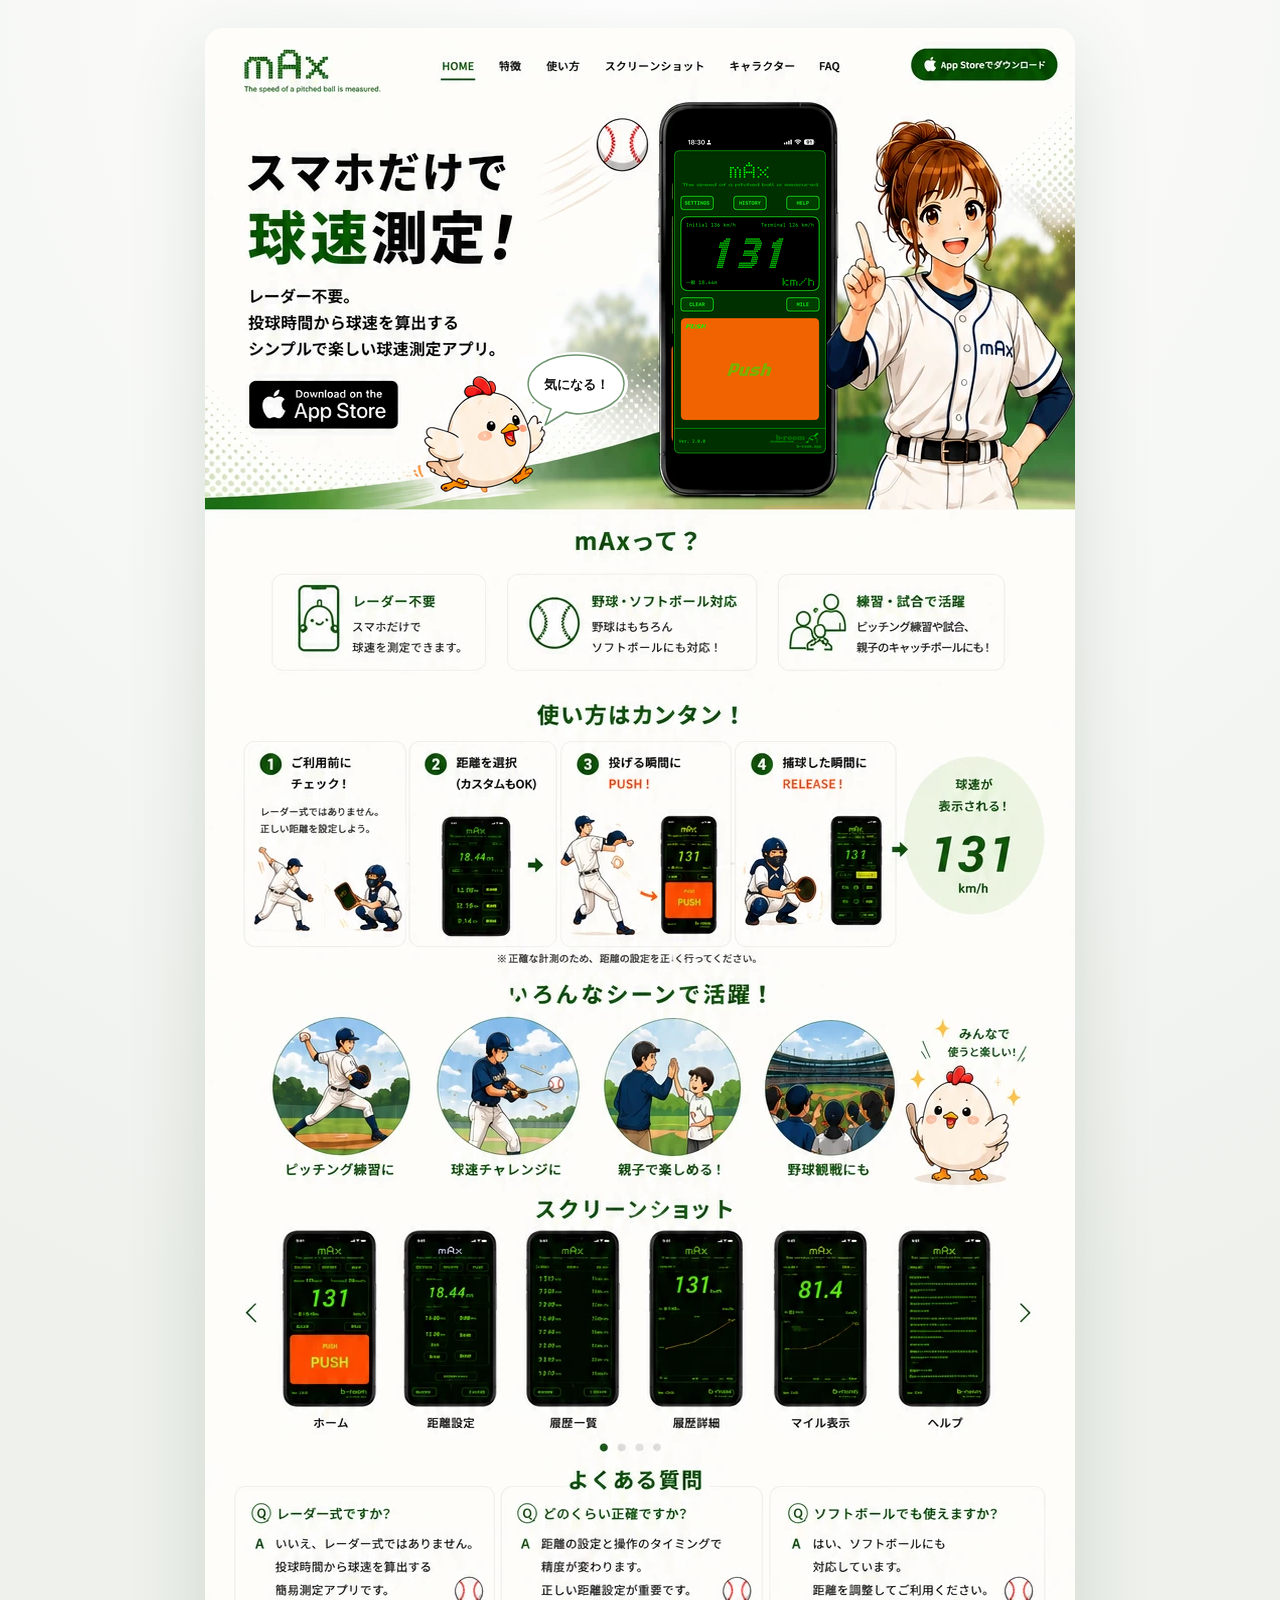
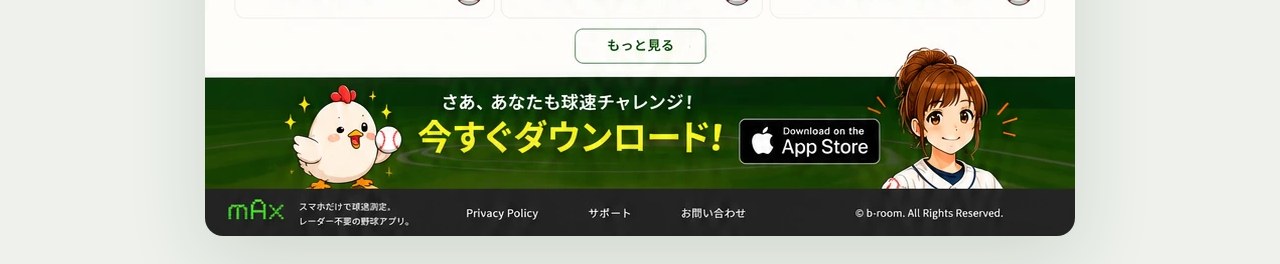
==== app/max/index.html @ bdd6517f "mAxページ作成中" ====
<!doctype html>
<html lang="ja">
<head>
  <meta charset="utf-8">
  <meta name="viewport" content="width=device-width, initial-scale=1, viewport-fit=cover">
  <meta name="description" content="mAxは、投球時間から球速を算出するシンプルな簡易球速測定アプリです。">
  <meta name="theme-color" content="#006600">
  <title>mAx｜スマホだけで球速測定</title>
  <link rel="stylesheet" href="css/reset.css">
  <link rel="stylesheet" href="css/style.css">
  <link rel="stylesheet" href="css/animation.css">
</head>
<body>
  <a class="skip-link" href="#main">本文へ移動</a>

  <main id="main" class="site" aria-label="mAx公式サイト">
    <header id="home" class="mockup-section mockup-section--hero" aria-labelledby="hero-title">
      <h1 id="hero-title" class="visually-hidden">スマホだけで球速測定</h1>
      <nav class="image-map image-map--global" aria-label="メインナビゲーション">
        <a href="#home" style="--x:26.8%;--w:5.3%">HOME</a>
        <a href="#features" style="--x:33.1%;--w:4.2%">特徴</a>
        <a href="#howto" style="--x:38.3%;--w:5.7%">使い方</a>
        <a href="#screenshots" style="--x:45.2%;--w:11.1%">スクリーンショット</a>
        <a href="#scenes" style="--x:58.8%;--w:8.4%">キャラクター</a>
        <a href="#faq" style="--x:69.1%;--w:3.8%">FAQ</a>
        <a href="#download" style="--x:79.4%;--w:17.7%">App Storeでダウンロード</a>
      </nav>
      <picture>
        <img src="images/sections/01-header-hero.png?v=7" width="870" height="482" alt="mAxのヘッダーと、スマホだけで球速測定できることを伝える女性選手と鶏のキャラクター入りメインビジュアル" fetchpriority="high">
      </picture>
      <img class="hero-bubble-overlay" src="images/parts/hero-bubble.svg?v=2" width="870" height="482" alt="" aria-hidden="true">
    </header>

    <section id="features" class="mockup-section" aria-labelledby="features-title">
      <h2 id="features-title" class="visually-hidden">mAxって？</h2>
      <img src="images/sections/02-features.webp" width="870" height="179" alt="レーダー不要、野球・ソフトボール対応、練習・試合で活躍するmAxの特徴" loading="lazy">
    </section>

    <section id="howto" class="mockup-section" aria-labelledby="howto-title">
      <h2 id="howto-title" class="visually-hidden">使い方はカンタン</h2>
      <img src="images/sections/03-howto.webp" width="870" height="283" alt="距離を選択し、投げる瞬間にPUSH、捕球した瞬間にRELEASEする使い方" loading="lazy">
    </section>

    <section id="scenes" class="mockup-section" aria-labelledby="scenes-title">
      <h2 id="scenes-title" class="visually-hidden">いろんなシーンで活躍</h2>
      <img src="images/sections/04-scenes.webp" width="870" height="222" alt="ピッチング練習、球速チャレンジ、親子、野球観戦での活用例と鶏のキャラクター" loading="lazy">
    </section>

    <section id="screenshots" class="mockup-section" aria-labelledby="screenshots-title">
      <h2 id="screenshots-title" class="visually-hidden">スクリーンショット</h2>
      <img src="images/sections/05-screenshots.webp" width="870" height="272" alt="ホーム、距離設定、履歴一覧、履歴詳細、マイル表示、ヘルプの画面" loading="lazy">
    </section>

    <section id="faq" class="mockup-section" aria-labelledby="faq-title">
      <h2 id="faq-title" class="visually-hidden">よくある質問</h2>
      <img src="images/sections/06-faq.webp" width="870" height="212" alt="レーダー式か、精度、ソフトボール対応についてのよくある質問" loading="lazy">
    </section>

    <footer id="download" class="mockup-section mockup-section--footer" aria-labelledby="download-title">
      <h2 id="download-title" class="visually-hidden">今すぐダウンロード</h2>
      <nav class="image-map image-map--footer" aria-label="フッターナビゲーション">
        <a href="privacy/" style="--x:28.8%;--w:9.5%">Privacy Policy</a>
        <a href="#" style="--x:42.5%;--w:7.0%">サポート</a>
        <a href="#" style="--x:53.0%;--w:9.5%">お問い合わせ</a>
      </nav>
      <img src="images/sections/07-download-footer.webp" width="870" height="158" alt="女性選手と鶏のキャラクターを配置したApp Storeダウンロード案内とフッター" loading="lazy">
    </footer>
  </main>

  <script src="js/main.js"></script>
</body>
</html>
---- app/max/css/style.css ----
:root{
  --page-bg:#f8f7f1;
  --site-width:870px;
  --shadow:0 24px 80px rgba(29,63,31,.14);
  --brand-green:#006600;
  --focus:#ff6a00;
}
html{background:#e8ebe5}
body{min-width:320px;background:radial-gradient(circle at 50% 0,#fff 0,#eef1ec 70%);color:#111;font-family:-apple-system,BlinkMacSystemFont,"Hiragino Kaku Gothic ProN","Yu Gothic",Meiryo,sans-serif}
.skip-link{position:fixed;left:12px;top:12px;z-index:99;padding:10px 14px;border-radius:8px;background:#fff;color:#064f20;transform:translateY(-160%)}
.skip-link:focus{transform:none}
.site{width:min(100%,var(--site-width));margin-inline:auto;background:var(--page-bg);box-shadow:var(--shadow);overflow:hidden}
.mockup-section{position:relative;width:100%;line-height:0}
.mockup-section img{width:100%;height:auto;object-fit:contain}
.mockup-section .hero-bubble-overlay{position:absolute;inset:0;z-index:1;width:100%;height:100%;pointer-events:none}
.image-map{position:absolute;inset-inline:0;z-index:2;pointer-events:none}
.image-map a{position:absolute;left:var(--x);width:var(--w);height:100%;overflow:hidden;color:transparent;white-space:nowrap;pointer-events:auto}
.image-map a:focus-visible{border-radius:4px;outline:3px solid var(--focus);outline-offset:2px;background:rgba(255,255,255,.18)}
.image-map--global{top:2.4%;height:8.2%}
.image-map--footer{bottom:0;height:13.4%}
.visually-hidden{position:absolute!important;width:1px!important;height:1px!important;padding:0!important;margin:-1px!important;overflow:hidden!important;clip:rect(0,0,0,0)!important;white-space:nowrap!important;border:0!important}
@media (min-width:900px){body{padding-block:28px}.site{border-radius:18px}}
@media (max-width:480px){.site{width:100%;box-shadow:none}.mockup-section img{image-rendering:auto}}
@media print{html,body{background:#fff}.site{box-shadow:none}}
---- app/max/css/animation.css ----
@media (prefers-reduced-motion:no-preference){
  .site{animation:site-enter .45s ease-out both}
  .mockup-section:not(.mockup-section--hero){opacity:0;transform:translateY(6px);transition:opacity .45s ease-out,transform .45s ease-out}
  .mockup-section.is-visible{opacity:1;transform:none}
  @keyframes site-enter{from{opacity:0;transform:translateY(8px)}to{opacity:1;transform:none}}
}
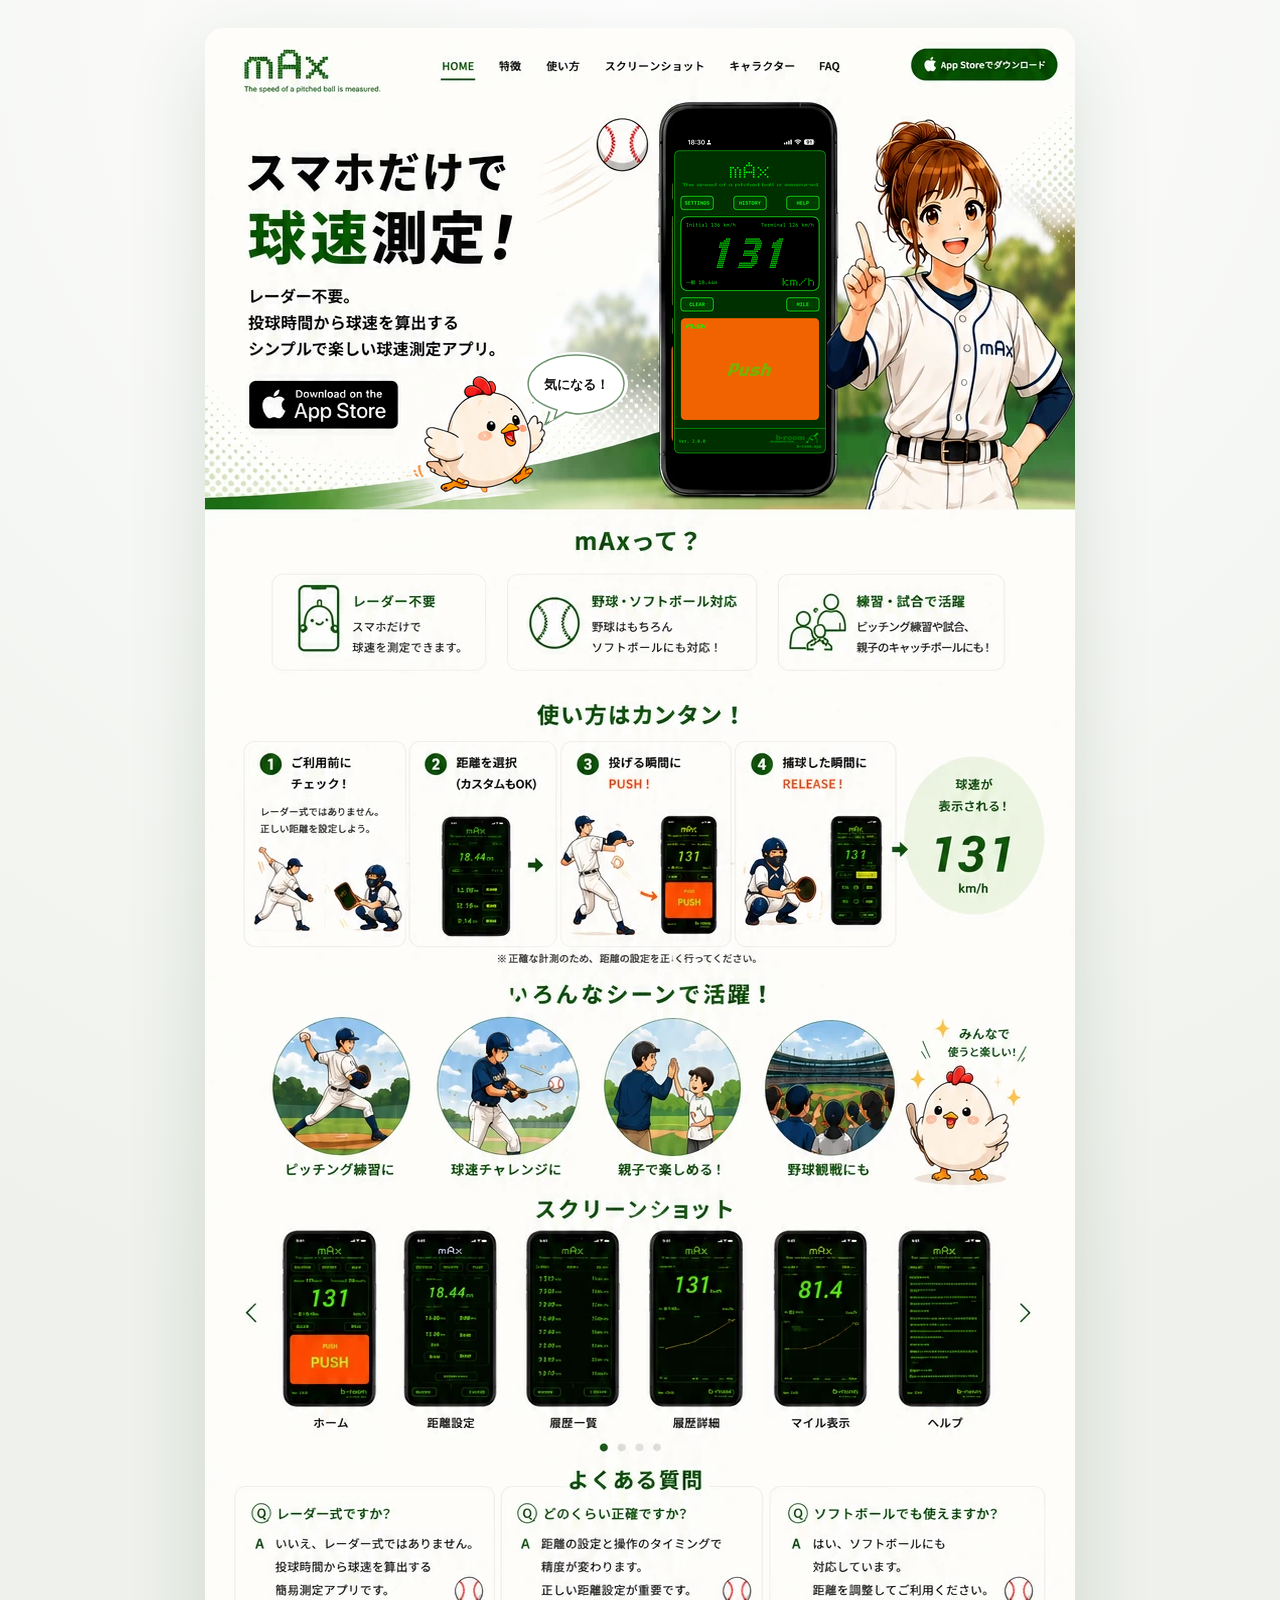
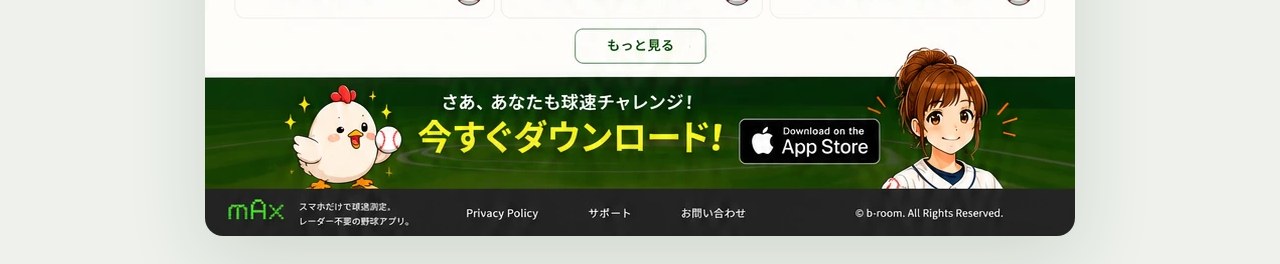
==== commit 04c0758a: "吹き出し修正" ====
--- a/app/max/index.html
+++ b/app/max/index.html
@@ -28,7 +28,7 @@
       <picture>
         <img src="images/sections/01-header-hero.png?v=7" width="870" height="482" alt="mAxのヘッダーと、スマホだけで球速測定できることを伝える女性選手と鶏のキャラクター入りメインビジュアル" fetchpriority="high">
       </picture>
-      <img class="hero-bubble-overlay" src="images/parts/hero-bubble.svg?v=2" width="870" height="482" alt="" aria-hidden="true">
+      <img class="hero-bubble-overlay" src="images/parts/hero-bubble.svg?v=3" width="870" height="482" alt="" aria-hidden="true">
     </header>
 
     <section id="features" class="mockup-section" aria-labelledby="features-title">
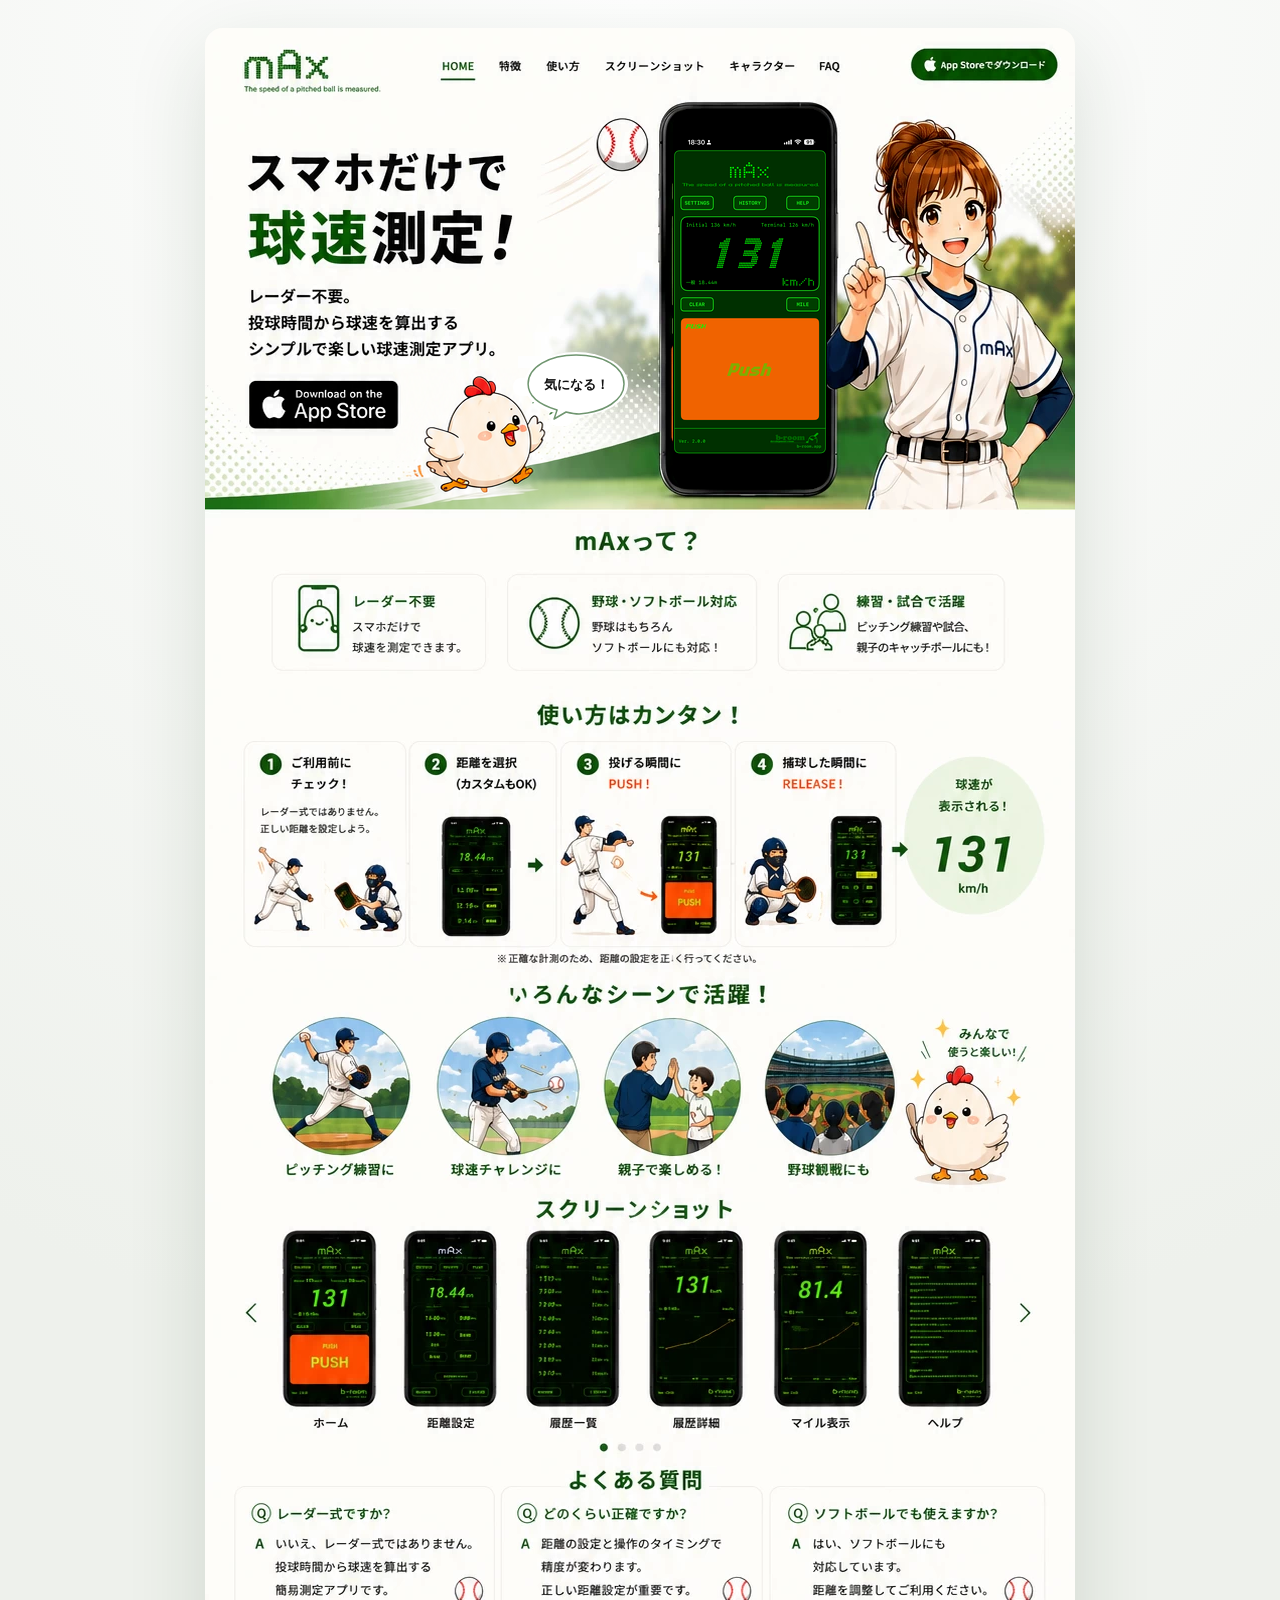
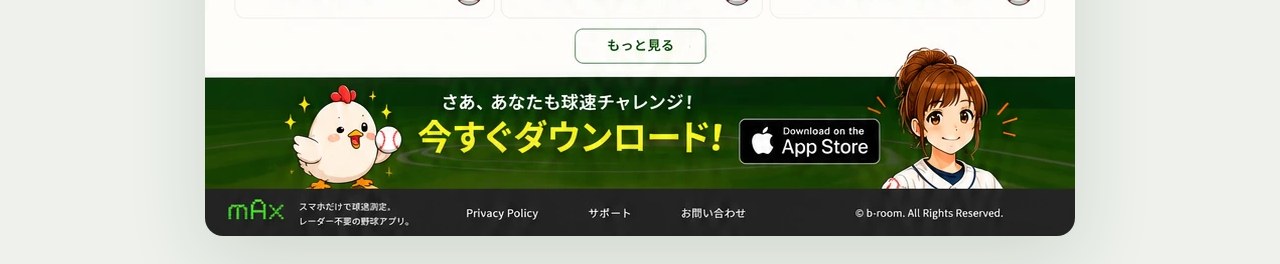
==== commit 03eb23f8: "吹き出し修正" ====
--- a/app/max/index.html
+++ b/app/max/index.html
@@ -26,9 +26,9 @@
         <a href="#download" style="--x:79.4%;--w:17.7%">App Storeでダウンロード</a>
       </nav>
       <picture>
-        <img src="images/sections/01-header-hero.png?v=7" width="870" height="482" alt="mAxのヘッダーと、スマホだけで球速測定できることを伝える女性選手と鶏のキャラクター入りメインビジュアル" fetchpriority="high">
+        <img src="images/sections/01-header-hero.png?v=9" width="870" height="482" alt="mAxのヘッダーと、スマホだけで球速測定できることを伝える女性選手と鶏のキャラクター入りメインビジュアル" fetchpriority="high">
       </picture>
-      <img class="hero-bubble-overlay" src="images/parts/hero-bubble.svg?v=3" width="870" height="482" alt="" aria-hidden="true">
+      <img class="hero-bubble-overlay" src="images/parts/hero-bubble.svg?v=7" width="870" height="482" alt="" aria-hidden="true">
     </header>
 
     <section id="features" class="mockup-section" aria-labelledby="features-title">
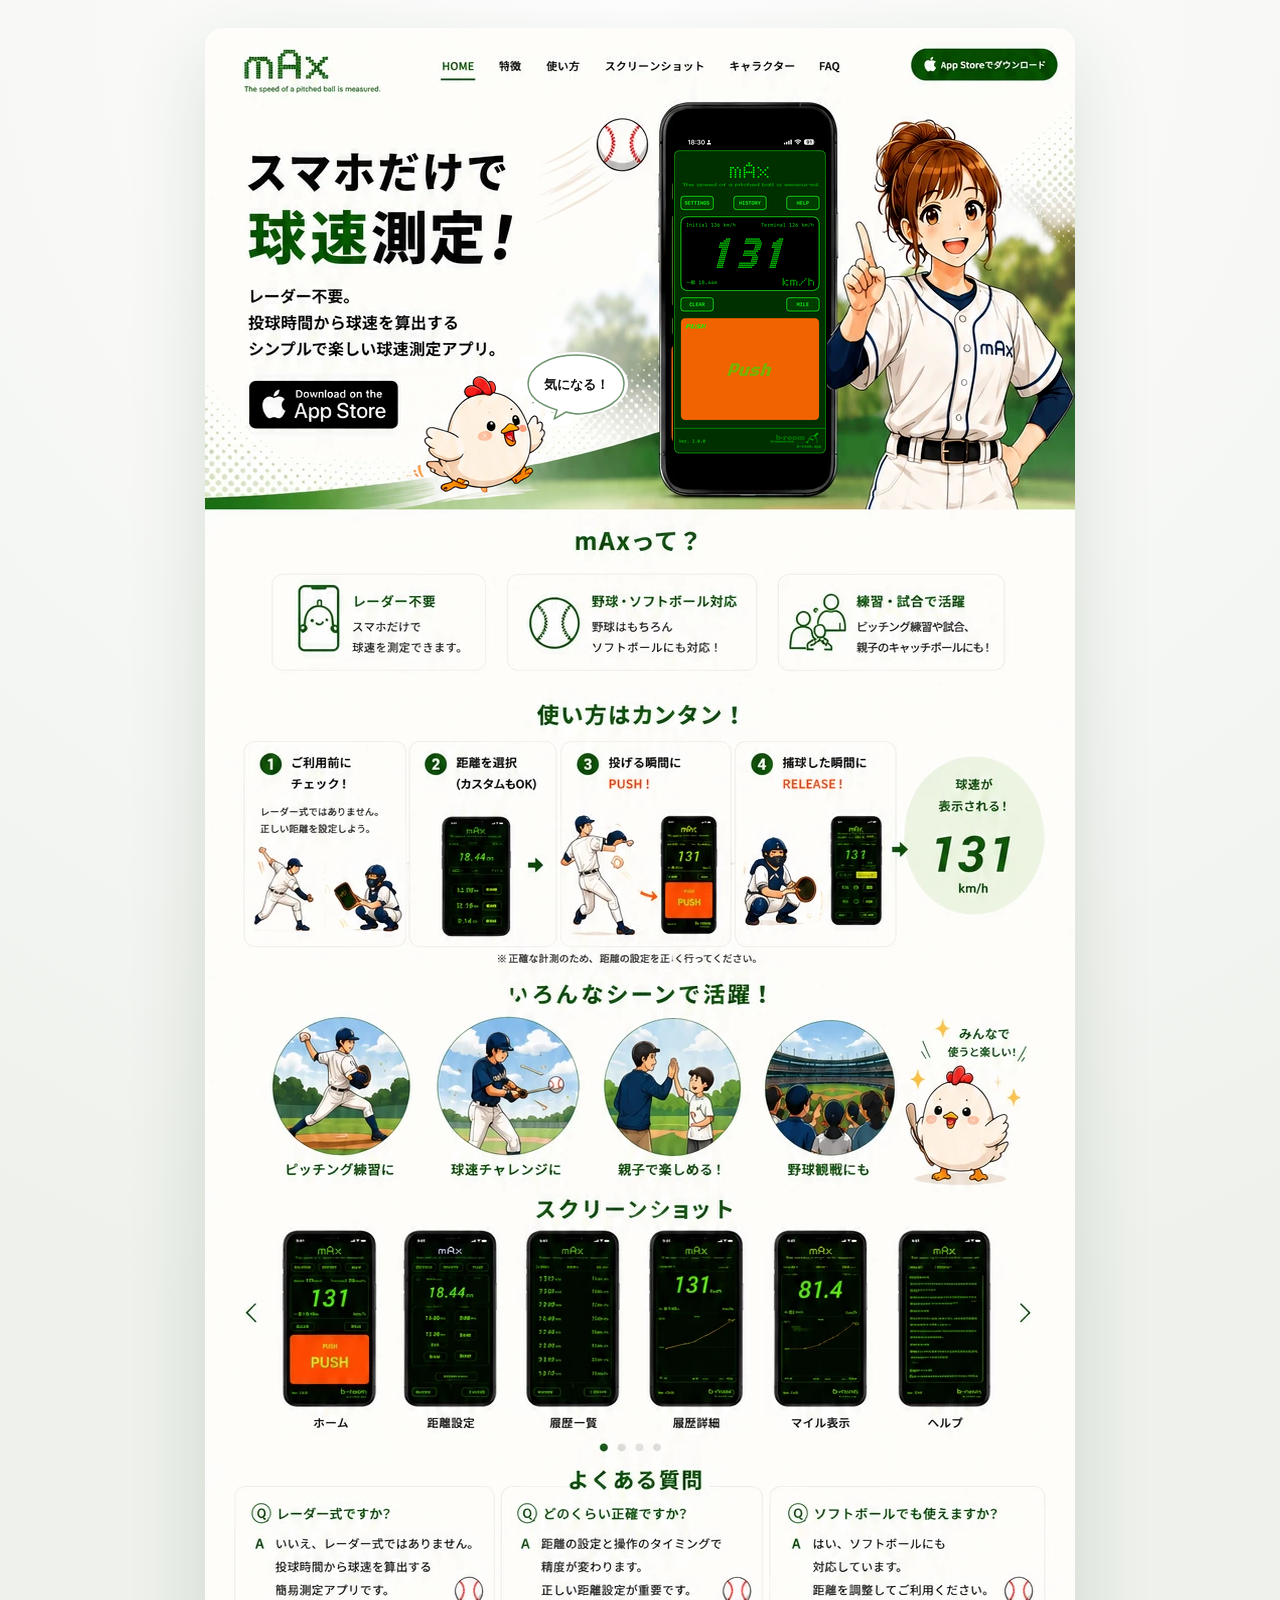
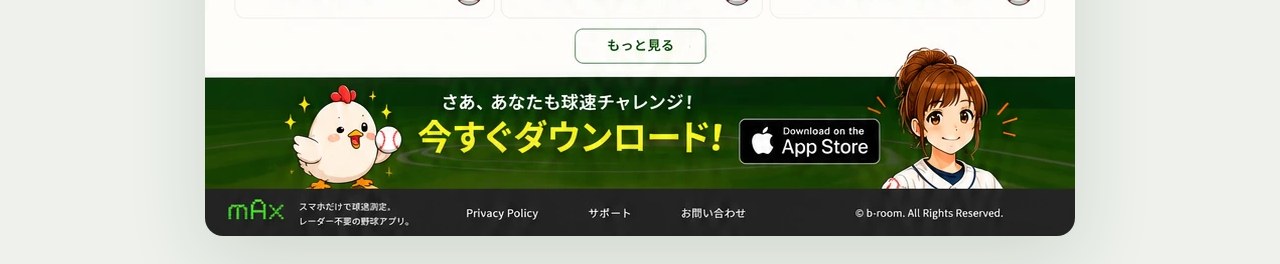
==== commit c16296ac: "ゴミの除去" ====
--- a/app/max/index.html
+++ b/app/max/index.html
@@ -28,7 +28,7 @@
       <picture>
         <img src="images/sections/01-header-hero.png?v=9" width="870" height="482" alt="mAxのヘッダーと、スマホだけで球速測定できることを伝える女性選手と鶏のキャラクター入りメインビジュアル" fetchpriority="high">
       </picture>
-      <img class="hero-bubble-overlay" src="images/parts/hero-bubble.svg?v=7" width="870" height="482" alt="" aria-hidden="true">
+      <img class="hero-bubble-overlay" src="images/parts/hero-bubble.svg?v=8" width="870" height="482" alt="" aria-hidden="true">
     </header>
 
     <section id="features" class="mockup-section" aria-labelledby="features-title">
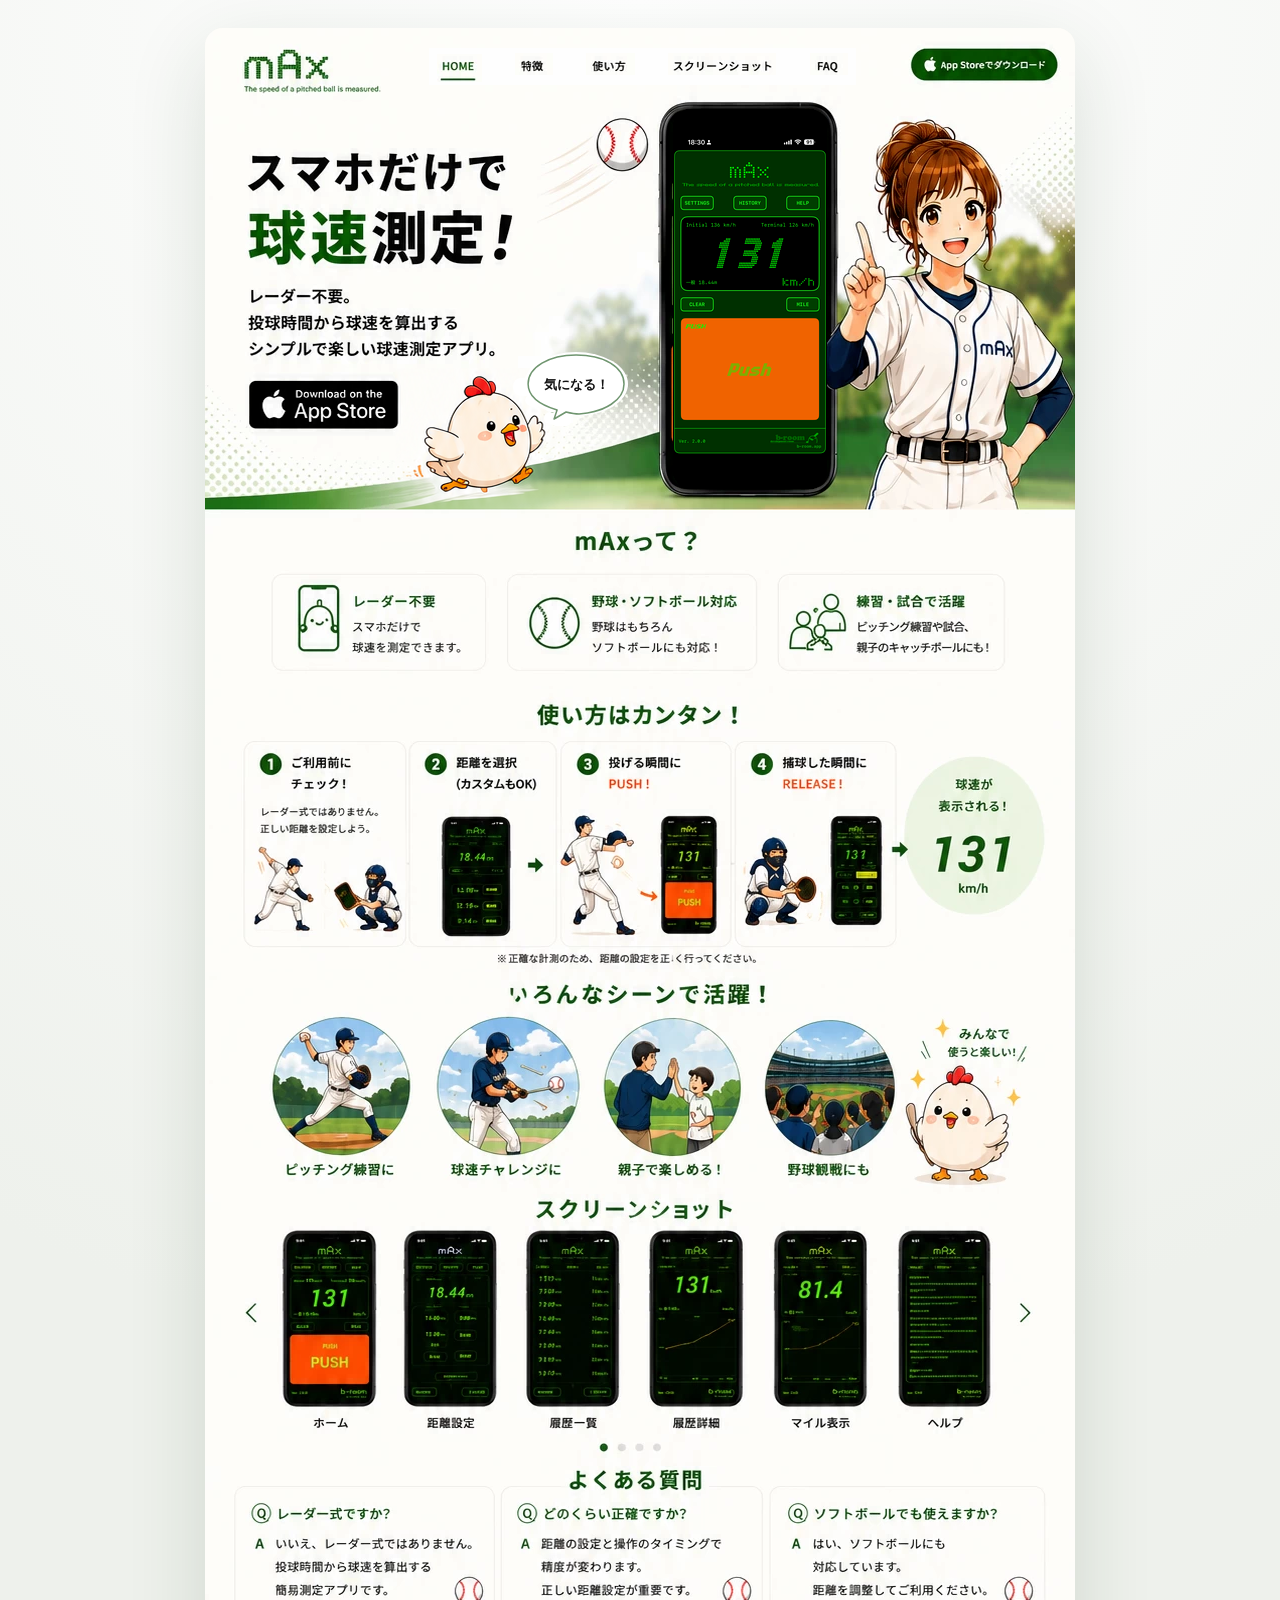
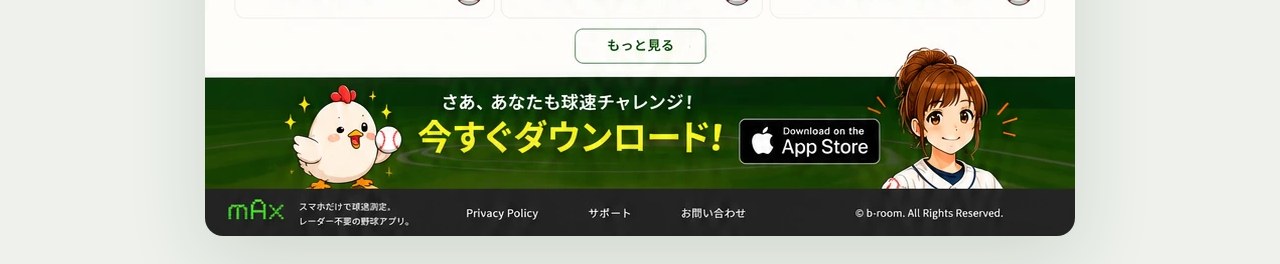
==== commit ccc1eeb8: "ゴミの除去 スマホ対応" ====
--- a/app/max/index.html
+++ b/app/max/index.html
@@ -13,51 +13,96 @@
 <body>
   <a class="skip-link" href="#main">本文へ移動</a>
 
+  <header class="mobile-header">
+    <a class="mobile-brand" href="#home" aria-label="mAx ホーム">mAx</a>
+    <button class="mobile-menu-button" type="button" aria-expanded="false" aria-controls="mobile-nav" aria-label="メニューを開く">
+      <span></span><span></span><span></span>
+    </button>
+    <nav id="mobile-nav" class="mobile-nav" aria-label="モバイルナビゲーション">
+      <a href="#home">HOME</a><a href="#features">特徴</a><a href="#howto">使い方</a>
+      <a href="#screenshots">スクリーンショット</a><a href="#faq">FAQ</a>
+      <a class="mobile-store-link" href="https://apps.apple.com/jp/app/max-%E7%B0%A1%E5%8D%98%E3%81%AB%E7%90%83%E9%80%9F%E8%A8%88%E6%B8%AC/id1017798340">App Store</a>
+    </nav>
+  </header>
+
   <main id="main" class="site" aria-label="mAx公式サイト">
     <header id="home" class="mockup-section mockup-section--hero" aria-labelledby="hero-title">
       <h1 id="hero-title" class="visually-hidden">スマホだけで球速測定</h1>
       <nav class="image-map image-map--global" aria-label="メインナビゲーション">
         <a href="#home" style="--x:26.8%;--w:5.3%">HOME</a>
-        <a href="#features" style="--x:33.1%;--w:4.2%">特徴</a>
-        <a href="#howto" style="--x:38.3%;--w:5.7%">使い方</a>
-        <a href="#screenshots" style="--x:45.2%;--w:11.1%">スクリーンショット</a>
-        <a href="#scenes" style="--x:58.8%;--w:8.4%">キャラクター</a>
-        <a href="#faq" style="--x:69.1%;--w:3.8%">FAQ</a>
-        <a href="#download" style="--x:79.4%;--w:17.7%">App Storeでダウンロード</a>
+        <a href="#features" style="--x:35.6%;--w:4.4%">特徴</a>
+        <a href="#howto" style="--x:43.8%;--w:5.6%">使い方</a>
+        <a href="#screenshots" style="--x:53.2%;--w:12.4%">スクリーンショット</a>
+        <a href="#faq" style="--x:69.5%;--w:4.4%">FAQ</a>
+        <a href="https://apps.apple.com/jp/app/max-%E7%B0%A1%E5%8D%98%E3%81%AB%E7%90%83%E9%80%9F%E8%A8%88%E6%B8%AC/id1017798340" style="--x:79.4%;--w:17.7%">App Storeでダウンロード</a>
       </nav>
+      <a class="store-hotspot store-hotspot--hero" href="https://apps.apple.com/jp/app/max-%E7%B0%A1%E5%8D%98%E3%81%AB%E7%90%83%E9%80%9F%E8%A8%88%E6%B8%AC/id1017798340" aria-label="mAxをApp Storeでダウンロード">App Storeでダウンロード</a>
       <picture>
-        <img src="images/sections/01-header-hero.png?v=9" width="870" height="482" alt="mAxのヘッダーと、スマホだけで球速測定できることを伝える女性選手と鶏のキャラクター入りメインビジュアル" fetchpriority="high">
+        <img src="images/sections/01-header-hero.png?v=11" width="870" height="482" alt="mAxのヘッダーと、スマホだけで球速測定できることを伝える女性選手と鶏のキャラクター入りメインビジュアル" fetchpriority="high">
       </picture>
-      <img class="hero-bubble-overlay" src="images/parts/hero-bubble.svg?v=8" width="870" height="482" alt="" aria-hidden="true">
+      <img class="hero-bubble-overlay" src="images/parts/hero-bubble.svg?v=9" width="870" height="482" alt="" aria-hidden="true">
     </header>
 
     <section id="features" class="mockup-section" aria-labelledby="features-title">
       <h2 id="features-title" class="visually-hidden">mAxって？</h2>
       <img src="images/sections/02-features.webp" width="870" height="179" alt="レーダー不要、野球・ソフトボール対応、練習・試合で活躍するmAxの特徴" loading="lazy">
+      <div class="mobile-content mobile-features">
+        <h2>mAxって？</h2>
+        <article><span aria-hidden="true">📱</span><div><h3>レーダー不要</h3><p>スマホだけで球速を測定できます。</p></div></article>
+        <article><span aria-hidden="true">⚾</span><div><h3>野球・ソフトボール対応</h3><p>野球はもちろん、ソフトボールにも対応。</p></div></article>
+        <article><span aria-hidden="true">👥</span><div><h3>練習・試合で活躍</h3><p>ピッチング練習や試合、親子のキャッチボールにも。</p></div></article>
+      </div>
     </section>
 
     <section id="howto" class="mockup-section" aria-labelledby="howto-title">
       <h2 id="howto-title" class="visually-hidden">使い方はカンタン</h2>
       <img src="images/sections/03-howto.webp" width="870" height="283" alt="距離を選択し、投げる瞬間にPUSH、捕球した瞬間にRELEASEする使い方" loading="lazy">
+      <div class="mobile-content mobile-howto">
+        <h2>使い方はカンタン！</h2>
+        <ol>
+          <li><b>1</b><div><h3>ご利用前にチェック</h3><p>正しい距離を設定しましょう。</p></div></li>
+          <li><b>2</b><div><h3>距離を選択</h3><p>カスタム設定もできます。</p></div></li>
+          <li><b>3</b><div><h3>投げる瞬間に <em>PUSH!</em></h3></div></li>
+          <li><b>4</b><div><h3>捕球した瞬間に <em>RELEASE!</em></h3></div></li>
+        </ol>
+        <p class="mobile-result">球速が表示される！ <strong>131<small>km/h</small></strong></p>
+      </div>
     </section>
 
     <section id="scenes" class="mockup-section" aria-labelledby="scenes-title">
       <h2 id="scenes-title" class="visually-hidden">いろんなシーンで活躍</h2>
       <img src="images/sections/04-scenes.webp" width="870" height="222" alt="ピッチング練習、球速チャレンジ、親子、野球観戦での活用例と鶏のキャラクター" loading="lazy">
+      <div class="mobile-content mobile-scenes">
+        <h2>いろんなシーンで活躍！</h2>
+        <div><span>⚾ ピッチング練習に</span><span>🔥 球速チャレンジに</span><span>🤝 親子で楽しめる</span><span>🏟️ 野球観戦にも</span></div>
+      </div>
     </section>
 
     <section id="screenshots" class="mockup-section" aria-labelledby="screenshots-title">
       <h2 id="screenshots-title" class="visually-hidden">スクリーンショット</h2>
       <img src="images/sections/05-screenshots.webp" width="870" height="272" alt="ホーム、距離設定、履歴一覧、履歴詳細、マイル表示、ヘルプの画面" loading="lazy">
+      <div class="mobile-content mobile-screenshots">
+        <h2>スクリーンショット</h2>
+        <div class="screenshot-scroll" tabindex="0" aria-label="スクリーンショット一覧。横にスクロールできます">
+          <img src="images/sections/05-screenshots.webp" width="870" height="272" alt="ホーム、距離設定、履歴一覧、履歴詳細、マイル表示、ヘルプの画面">
+        </div>
+      </div>
     </section>
 
     <section id="faq" class="mockup-section" aria-labelledby="faq-title">
       <h2 id="faq-title" class="visually-hidden">よくある質問</h2>
       <img src="images/sections/06-faq.webp" width="870" height="212" alt="レーダー式か、精度、ソフトボール対応についてのよくある質問" loading="lazy">
+      <div class="mobile-content mobile-faq">
+        <h2>よくある質問</h2>
+        <details><summary>レーダー式ですか？</summary><p>いいえ、レーダー式ではありません。投球時間から球速を算出する簡易測定アプリです。</p></details>
+        <details><summary>どのくらい正確ですか？</summary><p>距離の設定と操作のタイミングで精度が変わります。正しい距離設定が重要です。</p></details>
+        <details><summary>ソフトボールでも使えますか？</summary><p>はい、ソフトボールにも対応しています。距離を調整してご利用ください。</p></details>
+      </div>
     </section>
 
     <footer id="download" class="mockup-section mockup-section--footer" aria-labelledby="download-title">
       <h2 id="download-title" class="visually-hidden">今すぐダウンロード</h2>
+      <a class="store-hotspot store-hotspot--footer" href="https://apps.apple.com/jp/app/max-%E7%B0%A1%E5%8D%98%E3%81%AB%E7%90%83%E9%80%9F%E8%A8%88%E6%B8%AC/id1017798340" aria-label="mAxをApp Storeでダウンロード">App Storeでダウンロード</a>
       <nav class="image-map image-map--footer" aria-label="フッターナビゲーション">
         <a href="privacy/" style="--x:28.8%;--w:9.5%">Privacy Policy</a>
         <a href="#" style="--x:42.5%;--w:7.0%">サポート</a>
--- a/app/max/css/style.css
+++ b/app/max/css/style.css
@@ -9,6 +9,7 @@
 body{min-width:320px;background:radial-gradient(circle at 50% 0,#fff 0,#eef1ec 70%);color:#111;font-family:-apple-system,BlinkMacSystemFont,"Hiragino Kaku Gothic ProN","Yu Gothic",Meiryo,sans-serif}
 .skip-link{position:fixed;left:12px;top:12px;z-index:99;padding:10px 14px;border-radius:8px;background:#fff;color:#064f20;transform:translateY(-160%)}
 .skip-link:focus{transform:none}
+.mobile-header,.mobile-content{display:none}
 .site{width:min(100%,var(--site-width));margin-inline:auto;background:var(--page-bg);box-shadow:var(--shadow);overflow:hidden}
 .mockup-section{position:relative;width:100%;line-height:0}
 .mockup-section img{width:100%;height:auto;object-fit:contain}
@@ -18,7 +19,57 @@
 .image-map a:focus-visible{border-radius:4px;outline:3px solid var(--focus);outline-offset:2px;background:rgba(255,255,255,.18)}
 .image-map--global{top:2.4%;height:8.2%}
 .image-map--footer{bottom:0;height:13.4%}
+.store-hotspot{position:absolute;z-index:2;overflow:hidden;color:transparent;white-space:nowrap}
+.store-hotspot:focus-visible{border-radius:5px;outline:3px solid var(--focus);outline-offset:2px;background:rgba(255,255,255,.18)}
+.store-hotspot--hero{left:5.1%;top:73.0%;width:17.2%;height:10.6%}
+.store-hotspot--footer{left:61.1%;top:24.7%;width:16.5%;height:29.1%}
 .visually-hidden{position:absolute!important;width:1px!important;height:1px!important;padding:0!important;margin:-1px!important;overflow:hidden!important;clip:rect(0,0,0,0)!important;white-space:nowrap!important;border:0!important}
 @media (min-width:900px){body{padding-block:28px}.site{border-radius:18px}}
-@media (max-width:480px){.site{width:100%;box-shadow:none}.mockup-section img{image-rendering:auto}}
+@media (max-width:600px){
+  body{padding-top:58px;background:#f8f7f1}
+  .site{width:100%;box-shadow:none}
+  .mobile-header{position:fixed;inset:0 0 auto;z-index:100;display:flex;height:58px;align-items:center;justify-content:space-between;padding:0 18px;border-bottom:1px solid #dfe7dc;background:rgba(255,255,255,.97)}
+  .mobile-brand{color:var(--brand-green);font-size:29px;font-weight:800;letter-spacing:.04em;text-decoration:none}
+  .mobile-menu-button{display:grid;width:42px;height:42px;padding:9px;border:0;background:transparent;place-content:center;gap:5px}
+  .mobile-menu-button span{display:block;width:24px;height:2px;border-radius:2px;background:var(--brand-green);transition:transform .2s,opacity .2s}
+  .mobile-menu-button[aria-expanded="true"] span:nth-child(1){transform:translateY(7px) rotate(45deg)}
+  .mobile-menu-button[aria-expanded="true"] span:nth-child(2){opacity:0}
+  .mobile-menu-button[aria-expanded="true"] span:nth-child(3){transform:translateY(-7px) rotate(-45deg)}
+  .mobile-nav{position:absolute;top:58px;right:0;left:0;display:grid;padding:10px 18px 18px;background:#fff;box-shadow:0 14px 28px rgba(0,50,16,.14);transform:translateY(-120%);visibility:hidden;transition:transform .22s ease,visibility .22s}
+  .mobile-nav.is-open{transform:none;visibility:visible}
+  .mobile-nav a{padding:13px 4px;border-bottom:1px solid #e7ece5;color:#183b1e;font-weight:700;text-decoration:none}
+  .mobile-nav .mobile-store-link{margin-top:12px;border:0;border-radius:999px;background:var(--brand-green);color:#fff;text-align:center}
+  .image-map--global{display:none}
+  .mockup-section--hero{overflow:hidden}
+  .mockup-section--hero picture>img{margin-top:-55px}
+  .mockup-section .hero-bubble-overlay{top:-55px;bottom:auto;height:auto}
+  .store-hotspot--hero{top:69.8%;height:11.9%}
+  #features>img,#howto>img,#scenes>img,#screenshots>img,#faq>img{display:none}
+  .mobile-content{display:block;padding:34px 18px;background:#fff;line-height:1.65}
+  .mobile-content h2{margin:0 0 22px;color:var(--brand-green);font-size:25px;line-height:1.3;text-align:center}
+  .mobile-content h3{margin:0 0 5px;color:#134f22;font-size:17px;line-height:1.4}
+  .mobile-content p{margin:0;font-size:14px;line-height:1.7}
+  .mobile-features{display:grid;gap:12px}
+  .mobile-features h2{grid-column:1/-1}
+  .mobile-features article{display:flex;align-items:center;gap:15px;padding:18px;border:1px solid #dde6da;border-radius:14px;background:#fffefa}
+  .mobile-features article>span{font-size:34px}
+  .mobile-howto{background:#fbfbf7}
+  .mobile-howto ol{display:grid;gap:11px;margin:0;padding:0;list-style:none}
+  .mobile-howto li{display:flex;align-items:center;gap:13px;padding:16px;border:1px solid #dfe7dc;border-radius:13px;background:#fff}
+  .mobile-howto li>b{display:grid;flex:0 0 32px;height:32px;border-radius:50%;background:var(--brand-green);color:#fff;place-items:center}
+  .mobile-howto em{color:#f35b17;font-style:normal}
+  .mobile-result{margin-top:14px!important;padding:18px;border-radius:14px;background:#eaf4e4;color:#175224;text-align:center}
+  .mobile-result strong{display:block;font-size:44px;line-height:1.1}.mobile-result small{margin-left:5px;font-size:14px}
+  .mobile-scenes div{display:grid;grid-template-columns:1fr 1fr;gap:10px}
+  .mobile-scenes span{padding:16px 10px;border-radius:12px;background:#eef6e9;color:#174f23;font-weight:700;text-align:center}
+  .mobile-screenshots{padding-inline:0;overflow:hidden}
+  .screenshot-scroll{overflow-x:auto;padding:0 18px 12px;scroll-snap-type:x mandatory;-webkit-overflow-scrolling:touch}
+  .screenshot-scroll img{width:780px;max-width:none;scroll-snap-align:start}
+  .mobile-faq{display:grid;gap:10px;background:#fbfbf7}
+  .mobile-faq h2{margin-bottom:12px}
+  .mobile-faq details{border:1px solid #dce5d9;border-radius:12px;background:#fff}
+  .mobile-faq summary{padding:16px;color:#145321;font-weight:700;cursor:pointer}
+  .mobile-faq details p{padding:0 16px 17px}
+  .mockup-section--footer{margin-top:0}
+}
 @media print{html,body{background:#fff}.site{box-shadow:none}}
